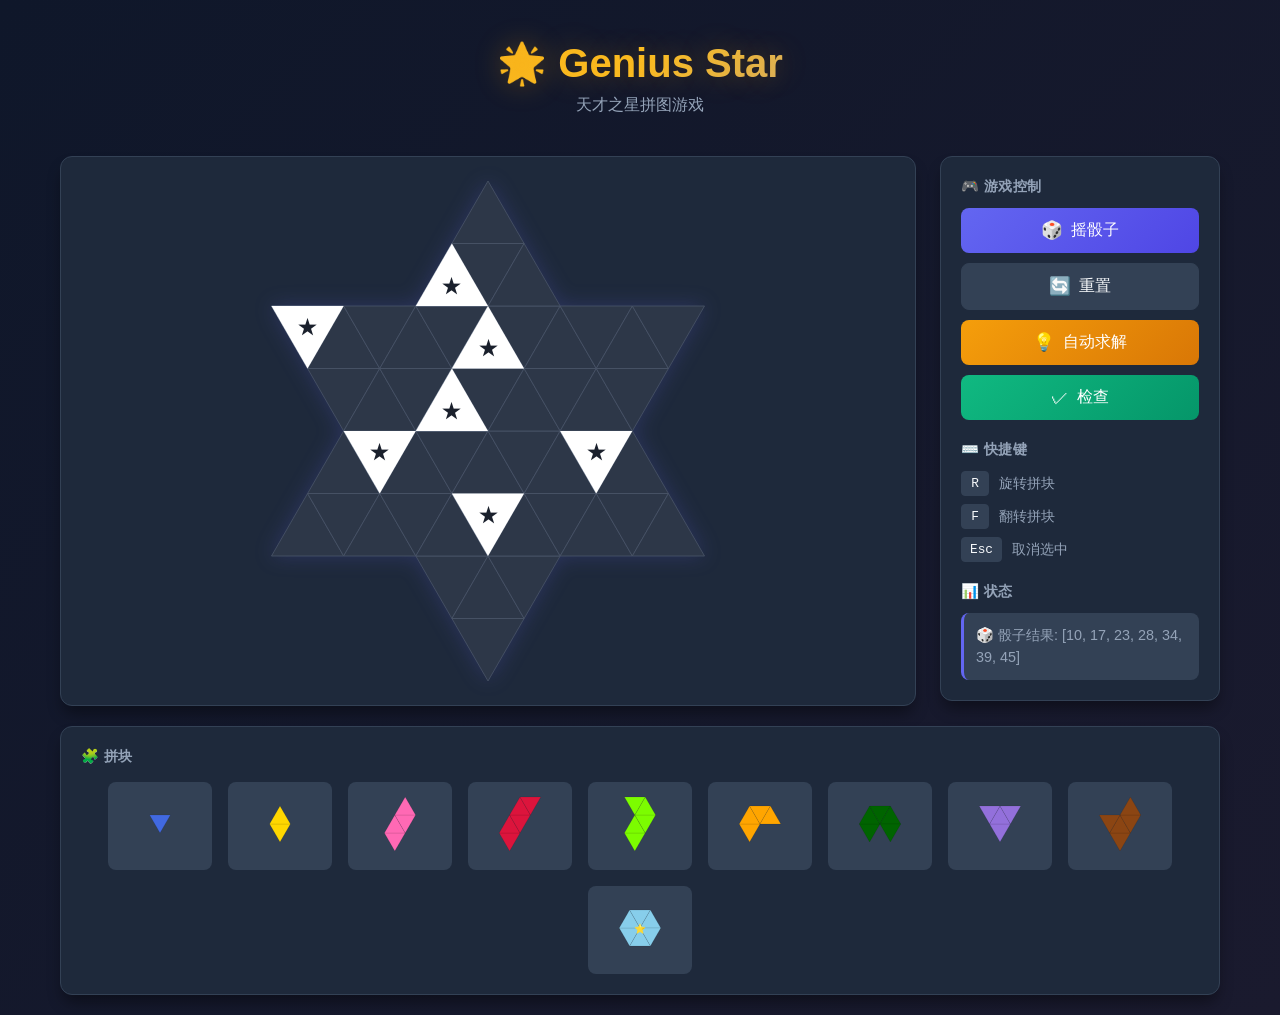
==== game/index.html @ 869664f7 "feat: 添加交互式拼图游戏 - 创建 game/ 目录，包含完整的网页游戏 - 实现 SVG 棋盘渲染和拼块拖拽 - 集成 DLX 精确覆盖算法求解器 - 支持键盘快捷键（R旋转/F翻转） - 添" ====
<!DOCTYPE html>
<html lang="zh-CN">
<head>
    <meta charset="UTF-8">
    <meta name="viewport" content="width=device-width, initial-scale=1.0">
    <meta name="description" content="Genius Star 拼图游戏 - 交互式六角星拼图">
    <title>🌟 Genius Star 拼图游戏</title>
    <link rel="stylesheet" href="styles.css">
</head>
<body>
    <div class="game-container">
        <!-- 标题区域 -->
        <header class="game-header">
            <h1>🌟 Genius Star</h1>
            <p class="subtitle">天才之星拼图游戏</p>
        </header>

        <!-- 主游戏区域 -->
        <main class="game-main">
            <!-- 左侧：棋盘 -->
            <div class="board-section">
                <svg id="board-svg" viewBox="-6 -6 12 12" class="board-svg">
                    <!-- 棋盘将由 JavaScript 渲染 -->
                </svg>
            </div>

            <!-- 右侧：控制面板 -->
            <aside class="control-panel">
                <div class="panel-section">
                    <h3>🎮 游戏控制</h3>
                    <button id="btn-roll" class="btn btn-primary">
                        <span class="btn-icon">🎲</span> 摇骰子
                    </button>
                    <button id="btn-reset" class="btn btn-secondary">
                        <span class="btn-icon">🔄</span> 重置
                    </button>
                    <button id="btn-solve" class="btn btn-accent">
                        <span class="btn-icon">💡</span> 自动求解
                    </button>
                    <button id="btn-check" class="btn btn-success">
                        <span class="btn-icon">✓</span> 检查
                    </button>
                </div>

                <div class="panel-section">
                    <h3>⌨️ 快捷键</h3>
                    <ul class="shortcuts-list">
                        <li><kbd>R</kbd> 旋转拼块</li>
                        <li><kbd>F</kbd> 翻转拼块</li>
                        <li><kbd>Esc</kbd> 取消选中</li>
                    </ul>
                </div>

                <div class="panel-section">
                    <h3>📊 状态</h3>
                    <div id="status-message" class="status-message">
                        点击「摇骰子」开始游戏！
                    </div>
                </div>
            </aside>
        </main>

        <!-- 底部：拼块区域 -->
        <section class="pieces-section">
            <h3>🧩 拼块</h3>
            <div id="pieces-container" class="pieces-container">
                <!-- 拼块将由 JavaScript 渲染 -->
            </div>
        </section>
    </div>

    <!-- 完成弹窗 -->
    <div id="victory-modal" class="modal hidden">
        <div class="modal-content">
            <h2>🎉 恭喜完成！</h2>
            <p>你成功完成了拼图！</p>
            <button id="btn-new-game" class="btn btn-primary">开始新游戏</button>
        </div>
    </div>

    <!-- JavaScript 模块 -->
    <script src="js/geometry.js"></script>
    <script src="js/pieces.js"></script>
    <script src="js/board.js"></script>
    <script src="js/solver.js"></script>
    <script src="js/game.js"></script>
</body>
</html>
---- game/styles.css ----
/* ================================
   Genius Star 拼图游戏 - 样式表
   ================================ */

/* CSS 变量 - 主题色彩 */
:root {
    /* 主色调 */
    --primary: #6366f1;
    --primary-dark: #4f46e5;
    --primary-light: #818cf8;
    
    /* 强调色 */
    --accent: #f59e0b;
    --accent-dark: #d97706;
    
    /* 成功/错误 */
    --success: #10b981;
    --error: #ef4444;
    
    /* 背景色 */
    --bg-dark: #0f172a;
    --bg-card: #1e293b;
    --bg-hover: #334155;
    
    /* 文字色 */
    --text-primary: #f8fafc;
    --text-secondary: #94a3b8;
    --text-muted: #64748b;
    
    /* 边框 */
    --border: #334155;
    
    /* 阴影 */
    --shadow: 0 4px 6px -1px rgba(0, 0, 0, 0.3);
    --shadow-lg: 0 10px 15px -3px rgba(0, 0, 0, 0.4);
    
    /* 圆角 */
    --radius: 12px;
    --radius-sm: 8px;
    
    /* 过渡 */
    --transition: all 0.2s ease;
}

/* 基础重置 */
* {
    margin: 0;
    padding: 0;
    box-sizing: border-box;
}

body {
    font-family: 'Inter', -apple-system, BlinkMacSystemFont, 'Segoe UI', Roboto, sans-serif;
    background: linear-gradient(135deg, var(--bg-dark) 0%, #1a1a2e 100%);
    color: var(--text-primary);
    min-height: 100vh;
    overflow-x: hidden;
}

/* 游戏容器 */
.game-container {
    max-width: 1200px;
    margin: 0 auto;
    padding: 20px;
    display: flex;
    flex-direction: column;
    gap: 20px;
}

/* 标题区域 */
.game-header {
    text-align: center;
    padding: 20px 0;
}

.game-header h1 {
    font-size: 2.5rem;
    font-weight: 700;
    background: linear-gradient(135deg, var(--accent) 0%, #fbbf24 50%, var(--primary-light) 100%);
    -webkit-background-clip: text;
    -webkit-text-fill-color: transparent;
    background-clip: text;
    text-shadow: 0 0 30px rgba(245, 158, 11, 0.3);
}

.subtitle {
    color: var(--text-secondary);
    font-size: 1rem;
    margin-top: 8px;
}

/* 主游戏区域 */
.game-main {
    display: grid;
    grid-template-columns: 1fr 280px;
    gap: 24px;
    align-items: start;
}

/* 棋盘区域 */
.board-section {
    background: var(--bg-card);
    border-radius: var(--radius);
    padding: 24px;
    box-shadow: var(--shadow-lg);
    border: 1px solid var(--border);
}

.board-svg {
    width: 100%;
    max-width: 500px;
    height: auto;
    display: block;
    margin: 0 auto;
    filter: drop-shadow(0 0 10px rgba(99, 102, 241, 0.2));
}

/* 控制面板 */
.control-panel {
    background: var(--bg-card);
    border-radius: var(--radius);
    padding: 20px;
    box-shadow: var(--shadow-lg);
    border: 1px solid var(--border);
    display: flex;
    flex-direction: column;
    gap: 20px;
}

.panel-section h3 {
    font-size: 0.9rem;
    color: var(--text-secondary);
    margin-bottom: 12px;
    text-transform: uppercase;
    letter-spacing: 0.5px;
}

/* 按钮样式 */
.btn {
    display: flex;
    align-items: center;
    justify-content: center;
    gap: 8px;
    width: 100%;
    padding: 12px 16px;
    border: none;
    border-radius: var(--radius-sm);
    font-size: 1rem;
    font-weight: 500;
    cursor: pointer;
    transition: var(--transition);
    margin-bottom: 10px;
}

.btn:last-child {
    margin-bottom: 0;
}

.btn:hover {
    transform: translateY(-2px);
    box-shadow: var(--shadow);
}

.btn:active {
    transform: translateY(0);
}

.btn-icon {
    font-size: 1.1rem;
}

.btn-primary {
    background: linear-gradient(135deg, var(--primary) 0%, var(--primary-dark) 100%);
    color: white;
}

.btn-primary:hover {
    background: linear-gradient(135deg, var(--primary-light) 0%, var(--primary) 100%);
}

.btn-secondary {
    background: var(--bg-hover);
    color: var(--text-primary);
    border: 1px solid var(--border);
}

.btn-secondary:hover {
    background: #475569;
}

.btn-accent {
    background: linear-gradient(135deg, var(--accent) 0%, var(--accent-dark) 100%);
    color: white;
}

.btn-accent:hover {
    background: linear-gradient(135deg, #fbbf24 0%, var(--accent) 100%);
}

.btn-success {
    background: linear-gradient(135deg, var(--success) 0%, #059669 100%);
    color: white;
}

.btn-success:hover {
    background: linear-gradient(135deg, #34d399 0%, var(--success) 100%);
}

/* 快捷键列表 */
.shortcuts-list {
    list-style: none;
    display: flex;
    flex-direction: column;
    gap: 8px;
}

.shortcuts-list li {
    display: flex;
    align-items: center;
    gap: 10px;
    color: var(--text-secondary);
    font-size: 0.9rem;
}

kbd {
    background: var(--bg-hover);
    border: 1px solid var(--border);
    border-radius: 4px;
    padding: 4px 8px;
    font-family: 'SF Mono', 'Monaco', 'Consolas', monospace;
    font-size: 0.8rem;
    color: var(--text-primary);
    min-width: 28px;
    text-align: center;
}

/* 状态消息 */
.status-message {
    background: var(--bg-hover);
    border-radius: var(--radius-sm);
    padding: 12px;
    color: var(--text-secondary);
    font-size: 0.9rem;
    line-height: 1.5;
    border-left: 3px solid var(--primary);
}

.status-message.success {
    border-left-color: var(--success);
    color: var(--success);
}

.status-message.error {
    border-left-color: var(--error);
    color: var(--error);
}

/* 拼块区域 */
.pieces-section {
    background: var(--bg-card);
    border-radius: var(--radius);
    padding: 20px;
    box-shadow: var(--shadow-lg);
    border: 1px solid var(--border);
}

.pieces-section h3 {
    font-size: 0.9rem;
    color: var(--text-secondary);
    margin-bottom: 16px;
    text-transform: uppercase;
    letter-spacing: 0.5px;
}

.pieces-container {
    display: flex;
    flex-wrap: wrap;
    gap: 16px;
    justify-content: center;
}

/* 单个拼块容器 */
.piece-wrapper {
    background: var(--bg-hover);
    border-radius: var(--radius-sm);
    padding: 10px;
    cursor: grab;
    transition: var(--transition);
    border: 2px solid transparent;
}

.piece-wrapper:hover {
    border-color: var(--primary);
    transform: scale(1.05);
}

.piece-wrapper.selected {
    border-color: var(--accent);
    box-shadow: 0 0 15px rgba(245, 158, 11, 0.4);
}

.piece-wrapper.placed {
    opacity: 0.3;
    pointer-events: none;
}

.piece-svg {
    width: 80px;
    height: 60px;
}

/* 棋盘三角形样式 */
.board-triangle {
    fill: #2d3748;
    stroke: #4a5568;
    stroke-width: 0.02;
    transition: var(--transition);
}

.board-triangle:hover {
    fill: #3d4758;
}

.board-triangle.blocked {
    fill: #1a202c;
    stroke: #718096;
}

.board-triangle.blocked-marker {
    fill: #fbbf24;
}

/* 拼块三角形样式 */
.piece-triangle {
    stroke: rgba(0, 0, 0, 0.3);
    stroke-width: 0.02;
    cursor: grab;
}

.piece-triangle.on-board {
    cursor: pointer;
}

/* 拖拽时的样式 */
.dragging {
    opacity: 0.8;
    cursor: grabbing !important;
}

/* 有效放置位置预览 */
.preview-triangle {
    fill: rgba(99, 102, 241, 0.3);
    stroke: var(--primary);
    stroke-width: 0.03;
    stroke-dasharray: 0.1;
}

/* 弹窗 */
.modal {
    position: fixed;
    top: 0;
    left: 0;
    width: 100%;
    height: 100%;
    background: rgba(0, 0, 0, 0.8);
    display: flex;
    align-items: center;
    justify-content: center;
    z-index: 1000;
    backdrop-filter: blur(4px);
}

.modal.hidden {
    display: none;
}

.modal-content {
    background: var(--bg-card);
    border-radius: var(--radius);
    padding: 40px;
    text-align: center;
    box-shadow: var(--shadow-lg);
    border: 1px solid var(--border);
    animation: modalIn 0.3s ease;
}

@keyframes modalIn {
    from {
        opacity: 0;
        transform: scale(0.9);
    }
    to {
        opacity: 1;
        transform: scale(1);
    }
}

.modal-content h2 {
    font-size: 2rem;
    margin-bottom: 16px;
    background: linear-gradient(135deg, var(--accent) 0%, #fbbf24 100%);
    -webkit-background-clip: text;
    -webkit-text-fill-color: transparent;
    background-clip: text;
}

.modal-content p {
    color: var(--text-secondary);
    margin-bottom: 24px;
}

.modal-content .btn {
    width: auto;
    padding: 12px 32px;
}

/* 动画 */
@keyframes pulse {
    0%, 100% {
        transform: scale(1);
    }
    50% {
        transform: scale(1.05);
    }
}

.pulse {
    animation: pulse 0.5s ease-in-out;
}

/* 响应式设计 */
@media (max-width: 900px) {
    .game-main {
        grid-template-columns: 1fr;
    }
    
    .control-panel {
        order: -1;
        flex-direction: row;
        flex-wrap: wrap;
    }
    
    .panel-section {
        flex: 1;
        min-width: 200px;
    }
}

@media (max-width: 600px) {
    .game-header h1 {
        font-size: 1.8rem;
    }
    
    .game-container {
        padding: 10px;
    }
    
    .piece-svg {
        width: 60px;
        height: 45px;
    }
}
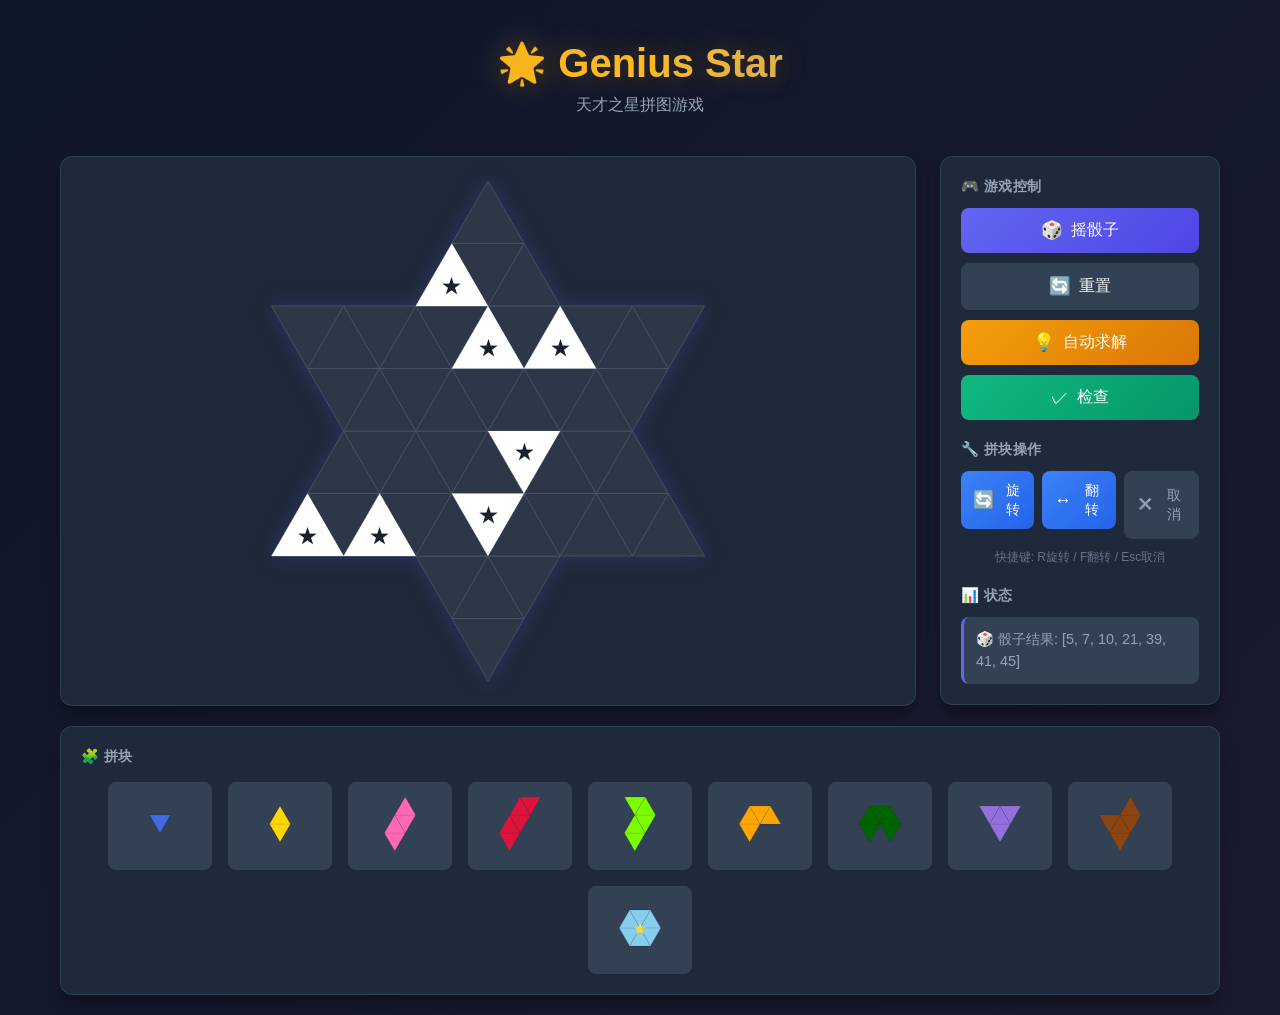
==== commit 26b68a77: "feat: 添加移动端操作按钮 - 添加旋转、翻转、取消按钮（替代键盘快捷键） - 移动端优化：按钮更大、突出显示 - 隐藏移动端的快捷键提示" ====
--- a/game/index.html
+++ b/game/index.html
@@ -1,5 +1,6 @@
 <!DOCTYPE html>
 <html lang="zh-CN">
+
 <head>
     <meta charset="UTF-8">
     <meta name="viewport" content="width=device-width, initial-scale=1.0">
@@ -7,6 +8,7 @@
     <title>🌟 Genius Star 拼图游戏</title>
     <link rel="stylesheet" href="styles.css">
 </head>
+
 <body>
     <div class="game-container">
         <!-- 标题区域 -->
@@ -42,13 +44,20 @@
                     </button>
                 </div>
 
-                <div class="panel-section">
-                    <h3>⌨️ 快捷键</h3>
-                    <ul class="shortcuts-list">
-                        <li><kbd>R</kbd> 旋转拼块</li>
-                        <li><kbd>F</kbd> 翻转拼块</li>
-                        <li><kbd>Esc</kbd> 取消选中</li>
-                    </ul>
+                <div class="panel-section piece-controls">
+                    <h3>🔧 拼块操作</h3>
+                    <div class="piece-action-btns">
+                        <button id="btn-rotate" class="btn btn-action" title="旋转 (R)">
+                            <span class="btn-icon">🔄</span> 旋转
+                        </button>
+                        <button id="btn-flip" class="btn btn-action" title="翻转 (F)">
+                            <span class="btn-icon">↔️</span> 翻转
+                        </button>
+                        <button id="btn-cancel" class="btn btn-action-secondary" title="取消 (Esc)">
+                            <span class="btn-icon">✕</span> 取消
+                        </button>
+                    </div>
+                    <p class="shortcuts-hint">快捷键: R旋转 / F翻转 / Esc取消</p>
                 </div>
 
                 <div class="panel-section">
@@ -85,4 +94,5 @@
     <script src="js/solver.js"></script>
     <script src="js/game.js"></script>
 </body>
-</html>
+
+</html>
--- a/game/styles.css
+++ b/game/styles.css
@@ -8,36 +8,36 @@
     --primary: #6366f1;
     --primary-dark: #4f46e5;
     --primary-light: #818cf8;
-    
+
     /* 强调色 */
     --accent: #f59e0b;
     --accent-dark: #d97706;
-    
+
     /* 成功/错误 */
     --success: #10b981;
     --error: #ef4444;
-    
+
     /* 背景色 */
     --bg-dark: #0f172a;
     --bg-card: #1e293b;
     --bg-hover: #334155;
-    
+
     /* 文字色 */
     --text-primary: #f8fafc;
     --text-secondary: #94a3b8;
     --text-muted: #64748b;
-    
+
     /* 边框 */
     --border: #334155;
-    
+
     /* 阴影 */
     --shadow: 0 4px 6px -1px rgba(0, 0, 0, 0.3);
     --shadow-lg: 0 10px 15px -3px rgba(0, 0, 0, 0.4);
-    
+
     /* 圆角 */
     --radius: 12px;
     --radius-sm: 8px;
-    
+
     /* 过渡 */
     --transition: all 0.2s ease;
 }
@@ -389,6 +389,7 @@
         opacity: 0;
         transform: scale(0.9);
     }
+
     to {
         opacity: 1;
         transform: scale(1);
@@ -416,9 +417,12 @@
 
 /* 动画 */
 @keyframes pulse {
-    0%, 100% {
+
+    0%,
+    100% {
         transform: scale(1);
     }
+
     50% {
         transform: scale(1.05);
     }
@@ -426,6 +430,55 @@
 
 .pulse {
     animation: pulse 0.5s ease-in-out;
+}
+
+/* 拼块操作按钮 */
+.piece-action-btns {
+    display: flex;
+    gap: 8px;
+    flex-wrap: wrap;
+}
+
+.btn-action {
+    flex: 1;
+    min-width: 70px;
+    padding: 10px 12px;
+    background: linear-gradient(135deg, #3b82f6 0%, #2563eb 100%);
+    color: white;
+    font-size: 0.9rem;
+}
+
+.btn-action:hover {
+    background: linear-gradient(135deg, #60a5fa 0%, #3b82f6 100%);
+}
+
+.btn-action-secondary {
+    flex: 1;
+    min-width: 70px;
+    padding: 10px 12px;
+    background: var(--bg-hover);
+    color: var(--text-secondary);
+    border: 1px solid var(--border);
+    font-size: 0.9rem;
+}
+
+.btn-action-secondary:hover {
+    background: #475569;
+    color: var(--text-primary);
+}
+
+.shortcuts-hint {
+    margin-top: 10px;
+    font-size: 0.75rem;
+    color: var(--text-muted);
+    text-align: center;
+}
+
+/* 按钮禁用状态 */
+.btn:disabled {
+    opacity: 0.5;
+    cursor: not-allowed;
+    transform: none !important;
 }
 
 /* 响应式设计 */
@@ -433,30 +486,64 @@
     .game-main {
         grid-template-columns: 1fr;
     }
-    
+
     .control-panel {
         order: -1;
         flex-direction: row;
         flex-wrap: wrap;
     }
-    
+
     .panel-section {
         flex: 1;
         min-width: 200px;
     }
+
+    /* 移动端突出显示拼块操作按钮 */
+    .piece-controls {
+        order: -1;
+        width: 100%;
+        min-width: 100%;
+    }
+
+    .piece-action-btns {
+        justify-content: center;
+    }
+
+    .btn-action,
+    .btn-action-secondary {
+        min-width: 90px;
+        padding: 14px 16px;
+        font-size: 1rem;
+    }
+
+    .shortcuts-hint {
+        display: none;
+        /* 移动端隐藏快捷键提示 */
+    }
 }
 
 @media (max-width: 600px) {
     .game-header h1 {
         font-size: 1.8rem;
     }
-    
+
     .game-container {
         padding: 10px;
     }
-    
+
     .piece-svg {
         width: 60px;
         height: 45px;
     }
-}
+
+    /* 移动端操作按钮更大 */
+    .btn-action,
+    .btn-action-secondary {
+        padding: 16px 20px;
+        font-size: 1.1rem;
+    }
+
+    .piece-action-btns {
+        gap: 10px;
+    }
+}
